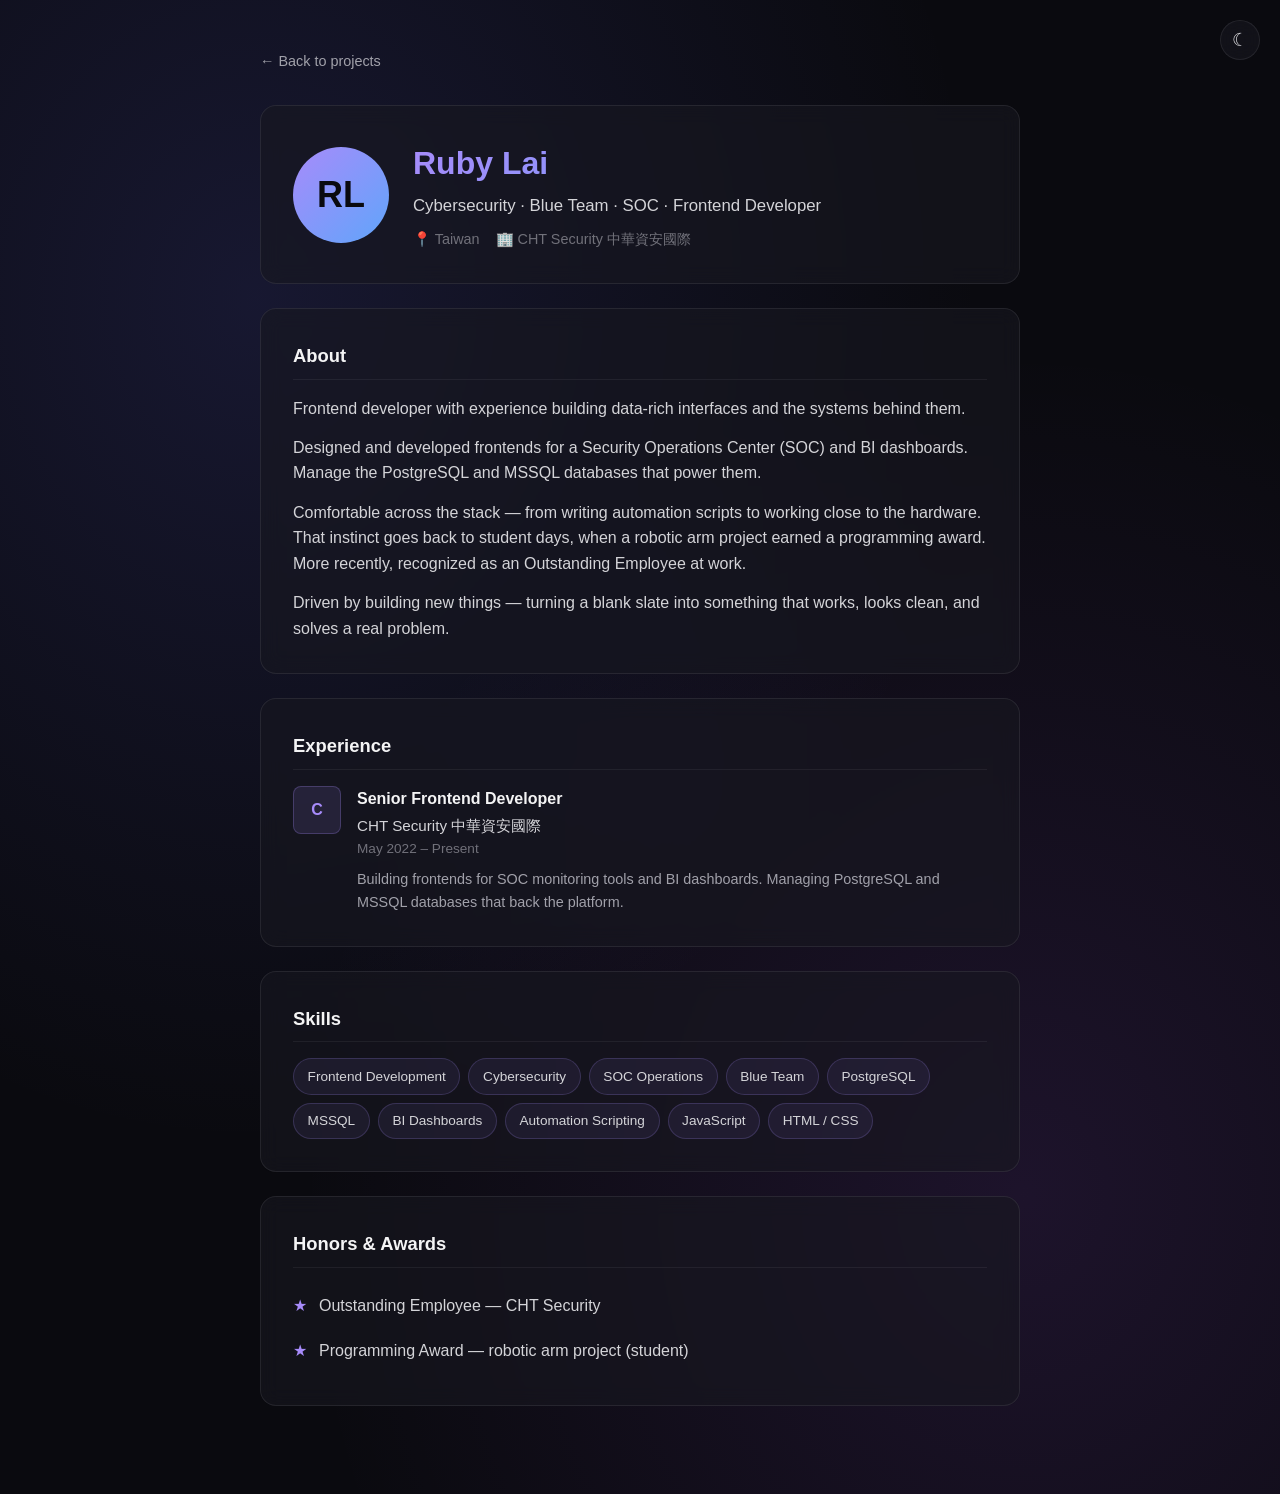
==== about.html @ 42963d86 "feat: add about page, theme toggle, and shared dark styles Adds a LinkedIn-style about page and extr" ====
<!DOCTYPE html>
<html lang="en">
<head>
  <meta charset="UTF-8">
  <meta name="viewport" content="width=device-width, initial-scale=1.0">
  <meta http-equiv="X-UA-Compatible" content="ie=edge">
  <title>whoami</title>
  <link rel="stylesheet" href="/styles.css">
  <script src="/theme.js"></script>
  <style>
    body { padding: 3rem 1.5rem 4rem; }

    .container { max-width: 760px; margin: 0 auto; }

    .back-link { margin-bottom: 2rem; }

    .card { padding: 2rem; margin-bottom: 1.5rem; }

    .profile {
      display: flex;
      gap: 1.5rem;
      align-items: center;
      flex-wrap: wrap;
    }

    .avatar {
      width: 96px;
      height: 96px;
      border-radius: 50%;
      background: linear-gradient(135deg, var(--accent-purple), var(--accent-blue));
      display: flex;
      align-items: center;
      justify-content: center;
      font-size: 2.25rem;
      font-weight: 700;
      color: var(--bg);
      flex-shrink: 0;
    }

    .profile-info { flex: 1; min-width: 240px; }

    h1 {
      font-size: 2rem;
      font-weight: 700;
      margin-bottom: 0.25rem;
    }

    .headline {
      color: var(--text-dim);
      font-size: 1.05rem;
      margin-bottom: 0.5rem;
    }

    .meta {
      color: var(--text-faint);
      font-size: 0.9rem;
      display: flex;
      gap: 1rem;
      flex-wrap: wrap;
    }

    .meta span { display: inline-flex; align-items: center; gap: 0.35rem; }

    h2 {
      font-size: 1.15rem;
      font-weight: 600;
      color: var(--text-strong);
      margin-bottom: 1rem;
      padding-bottom: 0.5rem;
      border-bottom: 1px solid rgba(255, 255, 255, 0.06);
    }

    .about p { color: var(--text-dim); margin-bottom: 0.85rem; }
    .about p:last-child { margin-bottom: 0; }

    .experience-item {
      display: flex;
      gap: 1rem;
      padding: 1rem 0;
      border-bottom: 1px solid rgba(255, 255, 255, 0.05);
    }
    .experience-item:first-of-type { padding-top: 0; }
    .experience-item:last-of-type { border-bottom: none; padding-bottom: 0; }

    .company-logo {
      width: 48px;
      height: 48px;
      border-radius: 8px;
      background: rgba(167, 139, 250, 0.12);
      border: 1px solid rgba(167, 139, 250, 0.25);
      display: flex;
      align-items: center;
      justify-content: center;
      font-weight: 700;
      color: var(--accent-purple);
      flex-shrink: 0;
    }

    .role-title { font-weight: 600; color: var(--text-strong); margin-bottom: 0.15rem; }
    .role-company { color: var(--text-dim); font-size: 0.95rem; }
    .role-dates { color: var(--text-faint); font-size: 0.85rem; margin-bottom: 0.5rem; }
    .role-desc { color: var(--text-muted); font-size: 0.9rem; }

    .skills {
      display: flex;
      flex-wrap: wrap;
      gap: 0.5rem;
    }

    .skill {
      padding: 0.4rem 0.85rem;
      background: var(--accent-tint);
      border: 1px solid var(--accent-tint-border);
      border-radius: 999px;
      font-size: 0.85rem;
      color: var(--text-dim);
    }

    .honors li {
      list-style: none;
      padding: 0.6rem 0;
      color: var(--text-dim);
      display: flex;
      gap: 0.75rem;
      align-items: flex-start;
    }

    .honors li::before {
      content: "★";
      color: var(--accent-purple);
      flex-shrink: 0;
    }

    @media (max-width: 480px) {
      h1 { font-size: 1.6rem; }
      .card { padding: 1.5rem; }
      .avatar { width: 72px; height: 72px; font-size: 1.75rem; }
    }
  </style>
</head>
<body>
  <button id="theme-toggle" class="theme-toggle" aria-label="Toggle theme">☾</button>
  <div class="container">
    <a class="back-link" href="/projects.html">← Back to projects</a>

    <section class="card">
      <div class="profile">
        <div class="avatar">RL</div>
        <div class="profile-info">
          <h1 class="gradient-text">Ruby Lai</h1>
          <p class="headline">Cybersecurity · Blue Team · SOC · Frontend Developer</p>
          <div class="meta">
            <span>📍 Taiwan</span>
            <span>🏢 CHT Security 中華資安國際</span>
          </div>
        </div>
      </div>
    </section>

    <section class="card about">
      <h2>About</h2>
      <p>Frontend developer with experience building data-rich interfaces and the systems behind them.</p>
      <p>Designed and developed frontends for a Security Operations Center (SOC) and BI dashboards. Manage the PostgreSQL and MSSQL databases that power them.</p>
      <p>Comfortable across the stack — from writing automation scripts to working close to the hardware. That instinct goes back to student days, when a robotic arm project earned a programming award. More recently, recognized as an Outstanding Employee at work.</p>
      <p>Driven by building new things — turning a blank slate into something that works, looks clean, and solves a real problem.</p>
    </section>

    <section class="card">
      <h2>Experience</h2>
      <div class="experience-item">
        <div class="company-logo">C</div>
        <div>
          <div class="role-title">Senior Frontend Developer</div>
          <div class="role-company">CHT Security 中華資安國際</div>
          <div class="role-dates">May 2022 – Present</div>
          <div class="role-desc">Building frontends for SOC monitoring tools and BI dashboards. Managing PostgreSQL and MSSQL databases that back the platform.</div>
        </div>
      </div>
    </section>

    <section class="card">
      <h2>Skills</h2>
      <div class="skills">
        <span class="skill">Frontend Development</span>
        <span class="skill">Cybersecurity</span>
        <span class="skill">SOC Operations</span>
        <span class="skill">Blue Team</span>
        <span class="skill">PostgreSQL</span>
        <span class="skill">MSSQL</span>
        <span class="skill">BI Dashboards</span>
        <span class="skill">Automation Scripting</span>
        <span class="skill">JavaScript</span>
        <span class="skill">HTML / CSS</span>
      </div>
    </section>

    <section class="card">
      <h2>Honors & Awards</h2>
      <ul class="honors">
        <li>Outstanding Employee — CHT Security</li>
        <li>Programming Award — robotic arm project (student)</li>
      </ul>
    </section>
  </div>
</body>
</html>
---- styles.css ----
:root,
[data-theme="cosmic"] {
  --bg: #0a0a0f;
  --text: #e4e4e7;
  --text-strong: #f4f4f5;
  --text-dim: #d4d4d8;
  --text-muted: #a1a1aa;
  --text-faint: #71717a;
  --accent-purple: #a78bfa;
  --accent-blue: #60a5fa;
  --card-bg: rgba(24, 24, 32, 0.6);
  --card-bg-hover: rgba(30, 30, 40, 0.8);
  --card-border: rgba(255, 255, 255, 0.08);
  --card-border-hover: rgba(167, 139, 250, 0.4);
  --accent-tint: rgba(167, 139, 250, 0.08);
  --accent-tint-border: rgba(167, 139, 250, 0.2);
  --bg-image:
    radial-gradient(at 20% 20%, rgba(99, 102, 241, 0.15) 0px, transparent 50%),
    radial-gradient(at 80% 80%, rgba(168, 85, 247, 0.12) 0px, transparent 50%);
  --bg-size: auto;
}

[data-theme="mono"] {
  --bg: #08090c;
  --text: #e5e5e5;
  --text-strong: #fafafa;
  --text-dim: #d4d4d4;
  --text-muted: #a3a3a3;
  --text-faint: #737373;
  --accent-purple: #fafafa;
  --accent-blue: #737373;
  --card-bg: rgba(20, 20, 24, 0.7);
  --card-bg-hover: rgba(32, 32, 38, 0.9);
  --card-border: rgba(255, 255, 255, 0.12);
  --card-border-hover: rgba(250, 250, 250, 0.4);
  --accent-tint: rgba(250, 250, 250, 0.08);
  --accent-tint-border: rgba(250, 250, 250, 0.22);
  --bg-image:
    linear-gradient(rgba(255, 255, 255, 0.03) 1px, transparent 1px),
    linear-gradient(90deg, rgba(255, 255, 255, 0.03) 1px, transparent 1px),
    radial-gradient(at 50% 0%, rgba(255, 255, 255, 0.06) 0px, transparent 60%);
  --bg-size: 32px 32px, 32px 32px, auto;
}

* { box-sizing: border-box; margin: 0; padding: 0; }

body {
  min-height: 100vh;
  background-color: var(--bg);
  background-image: var(--bg-image);
  background-size: var(--bg-size);
  color: var(--text);
  font-family: -apple-system, BlinkMacSystemFont, "Segoe UI", Roboto, sans-serif;
  line-height: 1.6;
  transition: background-color 0.3s ease, color 0.3s ease;
}

[data-theme="mono"] .card { border-radius: 8px; }

[data-theme="mono"] h2,
[data-theme="mono"] .meta,
[data-theme="mono"] .role-dates,
[data-theme="mono"] .skill,
[data-theme="mono"] .back-link,
[data-theme="mono"] .subtitle {
  font-family: ui-monospace, "SF Mono", SFMono-Regular, Menlo, Consolas, monospace;
}

[data-theme="mono"] h2 {
  text-transform: uppercase;
  letter-spacing: 0.15em;
  font-size: 0.8rem;
  color: var(--text-muted);
}

[data-theme="mono"] .skill {
  border-radius: 4px;
  font-size: 0.8rem;
  letter-spacing: 0.02em;
}

[data-theme="mono"] .company-logo { border-radius: 4px; }

.gradient-text {
  background: linear-gradient(135deg, var(--accent-purple), var(--accent-blue));
  -webkit-background-clip: text;
  -webkit-text-fill-color: transparent;
  background-clip: text;
}

.card {
  background: var(--card-bg);
  border: 1px solid var(--card-border);
  border-radius: 16px;
  backdrop-filter: blur(10px);
}

.back-link {
  display: inline-flex;
  align-items: center;
  gap: 0.4rem;
  color: var(--text-muted);
  text-decoration: none;
  font-size: 0.9rem;
  transition: color 0.2s ease;
}
.back-link:hover { color: var(--accent-purple); }

.theme-toggle {
  position: fixed;
  top: 1.25rem;
  right: 1.25rem;
  width: 40px;
  height: 40px;
  border-radius: 50%;
  background: var(--card-bg);
  border: 1px solid var(--card-border);
  color: var(--text);
  font-size: 1.1rem;
  cursor: pointer;
  backdrop-filter: blur(10px);
  display: flex;
  align-items: center;
  justify-content: center;
  transition: border-color 0.2s ease, background 0.2s ease, transform 0.2s ease, color 0.2s ease;
  z-index: 100;
}
.theme-toggle:hover {
  border-color: var(--card-border-hover);
  background: var(--card-bg-hover);
  transform: scale(1.05);
}
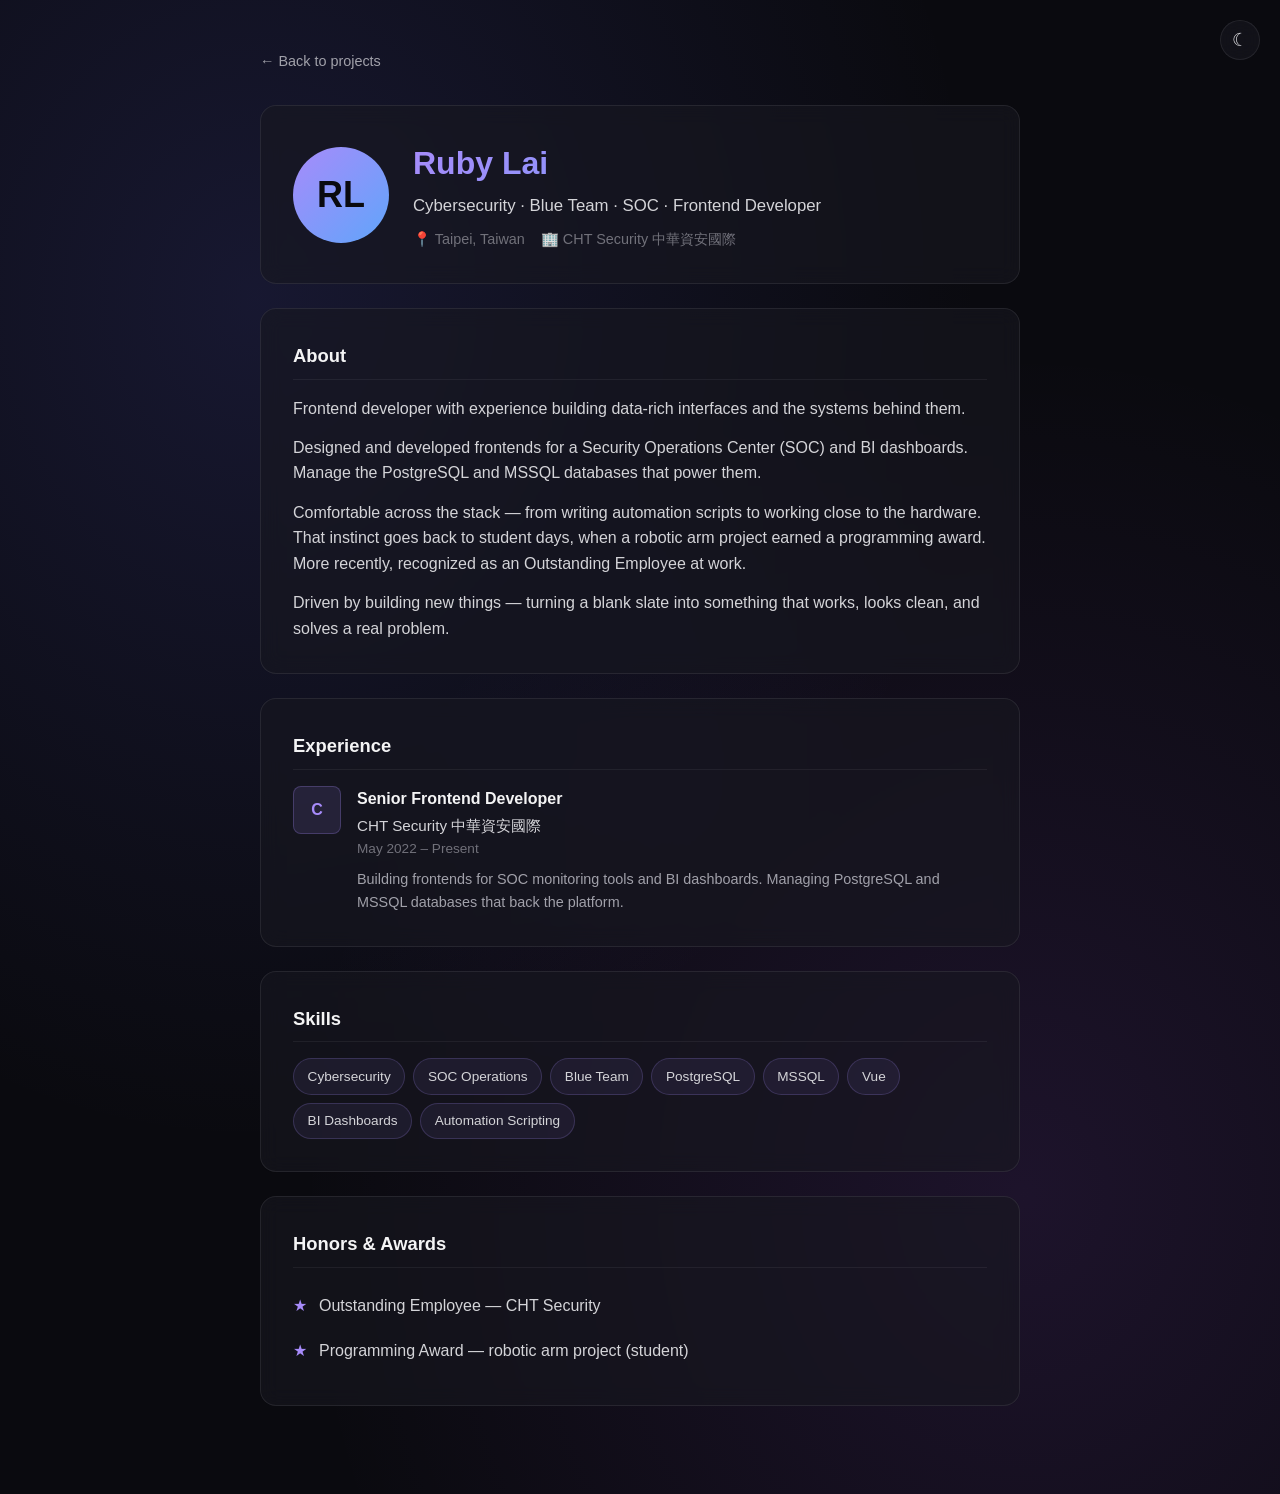
==== commit 667fd54c: "chore: update skills on about page Drop generic frontend tags (Frontend Development, JavaScript, HTM" ====
--- a/about.html
+++ b/about.html
@@ -150,7 +150,7 @@
           <h1 class="gradient-text">Ruby Lai</h1>
           <p class="headline">Cybersecurity · Blue Team · SOC · Frontend Developer</p>
           <div class="meta">
-            <span>📍 Taiwan</span>
+            <span>📍 Taipei, Taiwan</span>
             <span>🏢 CHT Security 中華資安國際</span>
           </div>
         </div>
@@ -181,16 +181,14 @@
     <section class="card">
       <h2>Skills</h2>
       <div class="skills">
-        <span class="skill">Frontend Development</span>
         <span class="skill">Cybersecurity</span>
         <span class="skill">SOC Operations</span>
         <span class="skill">Blue Team</span>
         <span class="skill">PostgreSQL</span>
         <span class="skill">MSSQL</span>
+        <span class="skill">Vue</span>
         <span class="skill">BI Dashboards</span>
         <span class="skill">Automation Scripting</span>
-        <span class="skill">JavaScript</span>
-        <span class="skill">HTML / CSS</span>
       </div>
     </section>
 
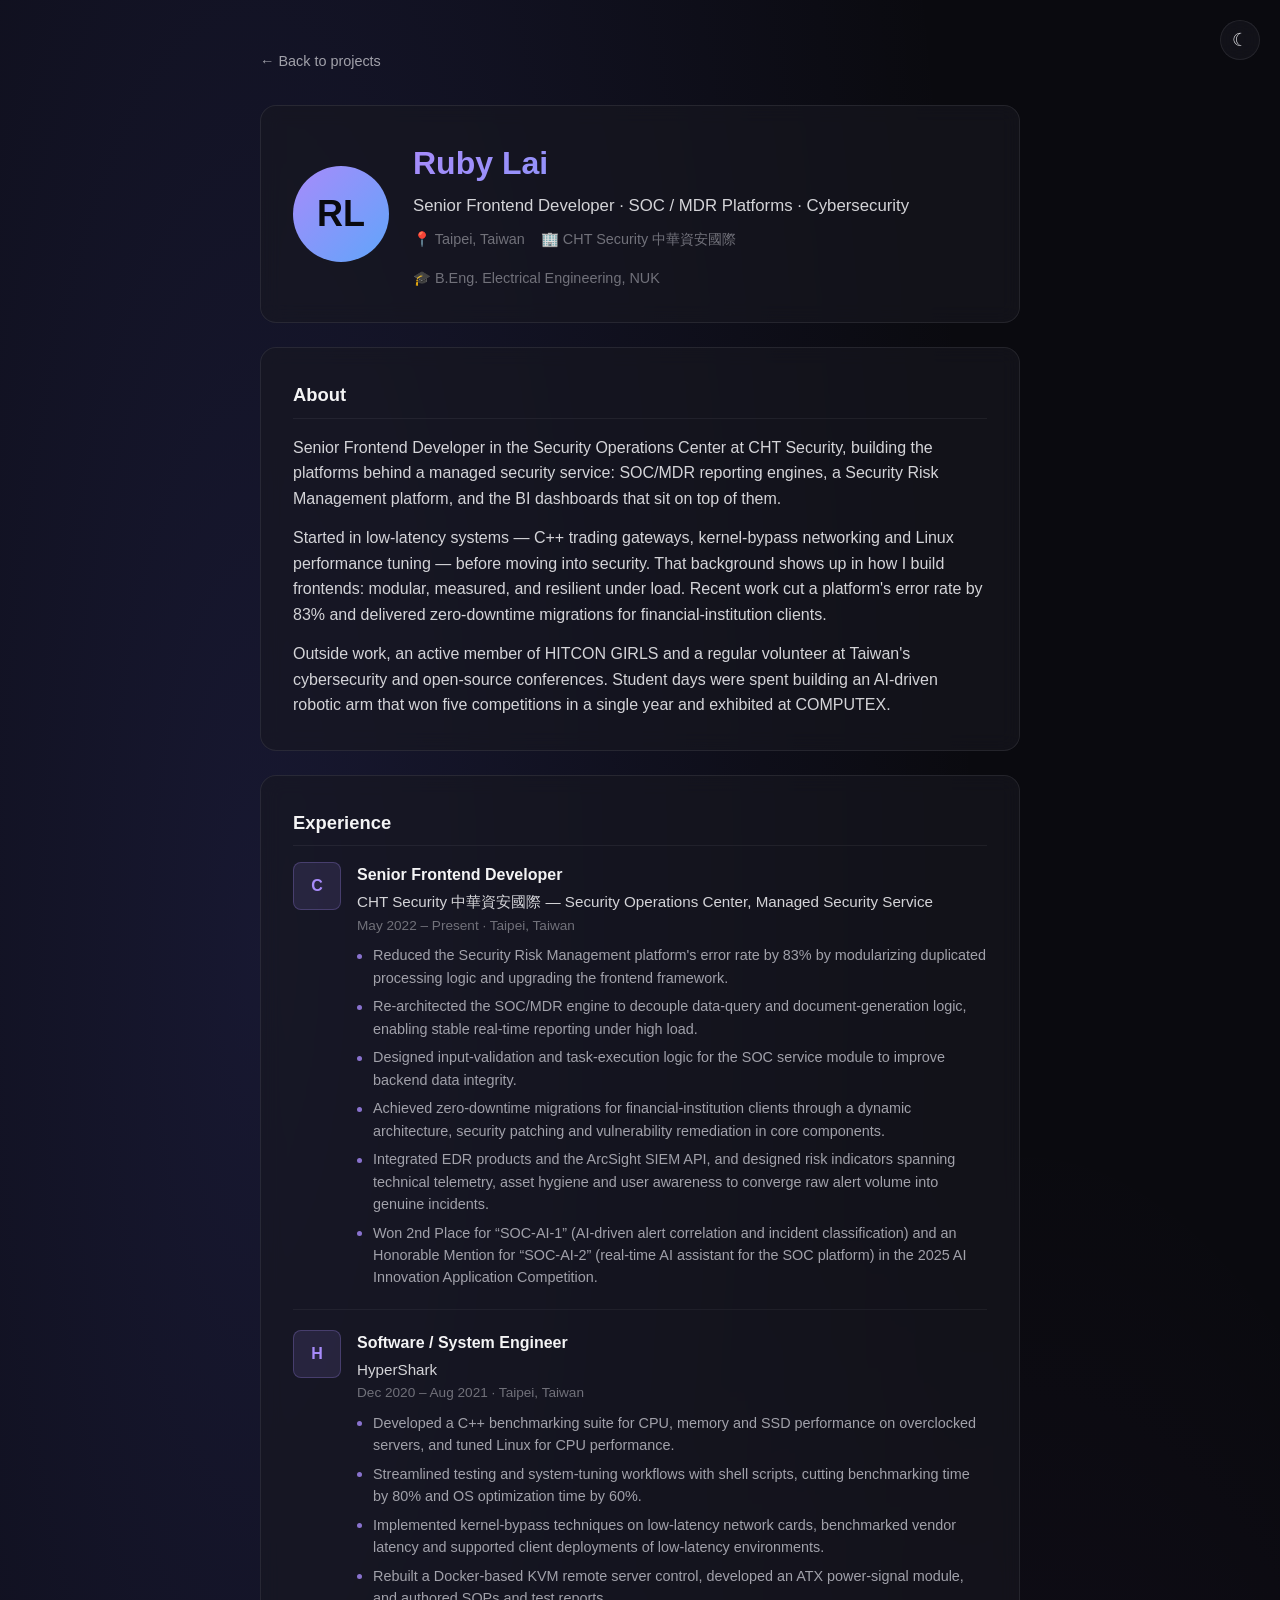
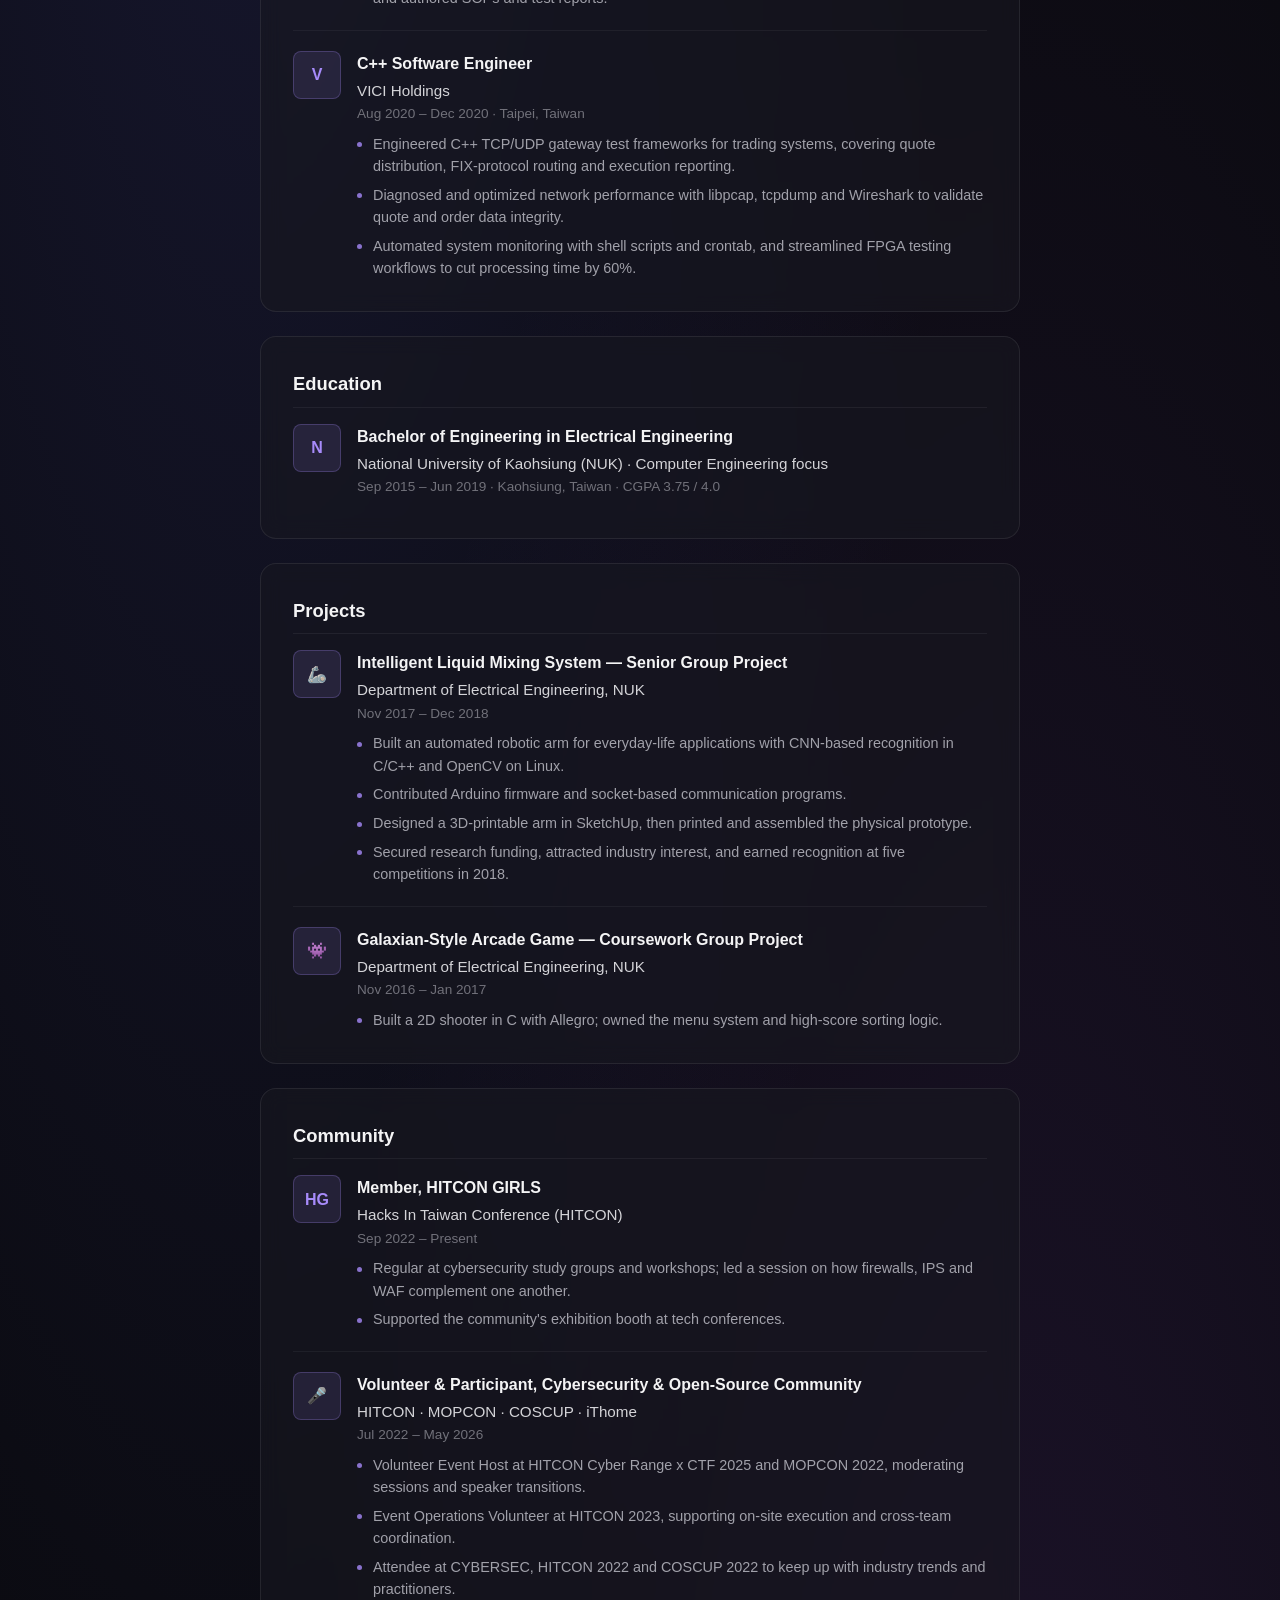
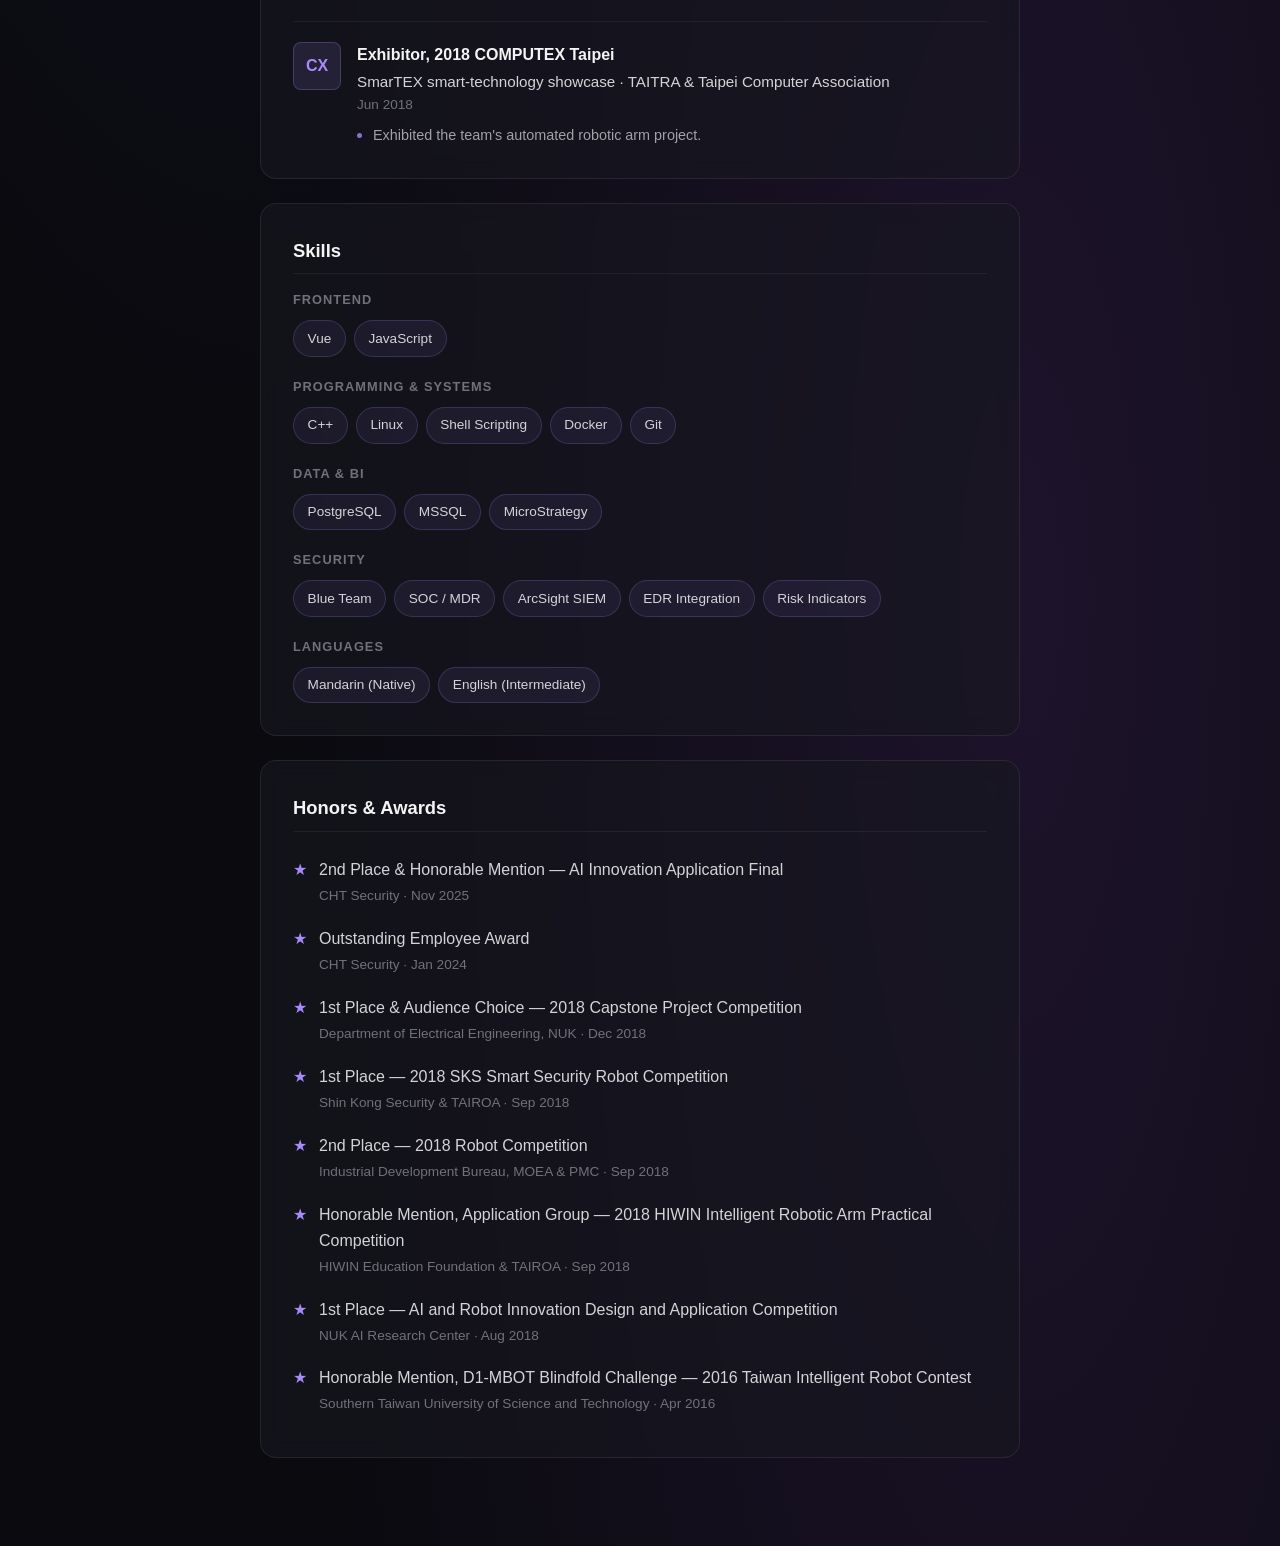
==== commit 3530f682: "feat: expand about page with CV content Add full experience history, education, projects, community " ====
--- a/about.html
+++ b/about.html
@@ -70,17 +70,28 @@
       border-bottom: 1px solid rgba(255, 255, 255, 0.06);
     }
 
+    h3 {
+      font-size: 0.8rem;
+      font-weight: 600;
+      letter-spacing: 0.08em;
+      text-transform: uppercase;
+      color: var(--text-faint);
+      margin: 1.25rem 0 0.6rem;
+    }
+    h3:first-of-type { margin-top: 0; }
+
     .about p { color: var(--text-dim); margin-bottom: 0.85rem; }
     .about p:last-child { margin-bottom: 0; }
 
     .experience-item {
       display: flex;
       gap: 1rem;
-      padding: 1rem 0;
+      padding: 1.25rem 0;
       border-bottom: 1px solid rgba(255, 255, 255, 0.05);
     }
     .experience-item:first-of-type { padding-top: 0; }
     .experience-item:last-of-type { border-bottom: none; padding-bottom: 0; }
+    .experience-item > div:last-child { flex: 1; min-width: 0; }
 
     .company-logo {
       width: 48px;
@@ -100,6 +111,30 @@
     .role-company { color: var(--text-dim); font-size: 0.95rem; }
     .role-dates { color: var(--text-faint); font-size: 0.85rem; margin-bottom: 0.5rem; }
     .role-desc { color: var(--text-muted); font-size: 0.9rem; }
+
+    .bullets {
+      list-style: none;
+      color: var(--text-muted);
+      font-size: 0.9rem;
+    }
+    .bullets li {
+      position: relative;
+      padding-left: 1rem;
+      margin-bottom: 0.4rem;
+      line-height: 1.55;
+    }
+    .bullets li:last-child { margin-bottom: 0; }
+    .bullets li::before {
+      content: "";
+      position: absolute;
+      left: 0;
+      top: 0.65em;
+      width: 5px;
+      height: 5px;
+      border-radius: 50%;
+      background: var(--accent-purple);
+      opacity: 0.8;
+    }
 
     .skills {
       display: flex;
@@ -131,6 +166,13 @@
       flex-shrink: 0;
     }
 
+    .honors .award-meta {
+      display: block;
+      color: var(--text-faint);
+      font-size: 0.85rem;
+      margin-top: 0.15rem;
+    }
+
     @media (max-width: 480px) {
       h1 { font-size: 1.6rem; }
       .card { padding: 1.5rem; }
@@ -148,10 +190,11 @@
         <div class="avatar">RL</div>
         <div class="profile-info">
           <h1 class="gradient-text">Ruby Lai</h1>
-          <p class="headline">Cybersecurity · Blue Team · SOC · Frontend Developer</p>
+          <p class="headline">Senior Frontend Developer · SOC / MDR Platforms · Cybersecurity</p>
           <div class="meta">
             <span>📍 Taipei, Taiwan</span>
             <span>🏢 CHT Security 中華資安國際</span>
+            <span>🎓 B.Eng. Electrical Engineering, NUK</span>
           </div>
         </div>
       </div>
@@ -159,46 +202,191 @@
 
     <section class="card about">
       <h2>About</h2>
-      <p>Frontend developer with experience building data-rich interfaces and the systems behind them.</p>
-      <p>Designed and developed frontends for a Security Operations Center (SOC) and BI dashboards. Manage the PostgreSQL and MSSQL databases that power them.</p>
-      <p>Comfortable across the stack — from writing automation scripts to working close to the hardware. That instinct goes back to student days, when a robotic arm project earned a programming award. More recently, recognized as an Outstanding Employee at work.</p>
-      <p>Driven by building new things — turning a blank slate into something that works, looks clean, and solves a real problem.</p>
+      <p>Senior Frontend Developer in the Security Operations Center at CHT Security, building the platforms behind a managed security service: SOC/MDR reporting engines, a Security Risk Management platform, and the BI dashboards that sit on top of them.</p>
+      <p>Started in low-latency systems — C++ trading gateways, kernel-bypass networking and Linux performance tuning — before moving into security. That background shows up in how I build frontends: modular, measured, and resilient under load. Recent work cut a platform's error rate by 83% and delivered zero-downtime migrations for financial-institution clients.</p>
+      <p>Outside work, an active member of HITCON GIRLS and a regular volunteer at Taiwan's cybersecurity and open-source conferences. Student days were spent building an AI-driven robotic arm that won five competitions in a single year and exhibited at COMPUTEX.</p>
     </section>
 
     <section class="card">
       <h2>Experience</h2>
+
       <div class="experience-item">
         <div class="company-logo">C</div>
         <div>
           <div class="role-title">Senior Frontend Developer</div>
-          <div class="role-company">CHT Security 中華資安國際</div>
-          <div class="role-dates">May 2022 – Present</div>
-          <div class="role-desc">Building frontends for SOC monitoring tools and BI dashboards. Managing PostgreSQL and MSSQL databases that back the platform.</div>
+          <div class="role-company">CHT Security 中華資安國際 — Security Operations Center, Managed Security Service</div>
+          <div class="role-dates">May 2022 – Present · Taipei, Taiwan</div>
+          <ul class="bullets">
+            <li>Reduced the Security Risk Management platform's error rate by 83% by modularizing duplicated processing logic and upgrading the frontend framework.</li>
+            <li>Re-architected the SOC/MDR engine to decouple data-query and document-generation logic, enabling stable real-time reporting under high load.</li>
+            <li>Designed input-validation and task-execution logic for the SOC service module to improve backend data integrity.</li>
+            <li>Achieved zero-downtime migrations for financial-institution clients through a dynamic architecture, security patching and vulnerability remediation in core components.</li>
+            <li>Integrated EDR products and the ArcSight SIEM API, and designed risk indicators spanning technical telemetry, asset hygiene and user awareness to converge raw alert volume into genuine incidents.</li>
+            <li>Won 2nd Place for &ldquo;SOC-AI-1&rdquo; (AI-driven alert correlation and incident classification) and an Honorable Mention for &ldquo;SOC-AI-2&rdquo; (real-time AI assistant for the SOC platform) in the 2025 AI Innovation Application Competition.</li>
+          </ul>
+        </div>
+      </div>
+
+      <div class="experience-item">
+        <div class="company-logo">H</div>
+        <div>
+          <div class="role-title">Software / System Engineer</div>
+          <div class="role-company">HyperShark</div>
+          <div class="role-dates">Dec 2020 – Aug 2021 · Taipei, Taiwan</div>
+          <ul class="bullets">
+            <li>Developed a C++ benchmarking suite for CPU, memory and SSD performance on overclocked servers, and tuned Linux for CPU performance.</li>
+            <li>Streamlined testing and system-tuning workflows with shell scripts, cutting benchmarking time by 80% and OS optimization time by 60%.</li>
+            <li>Implemented kernel-bypass techniques on low-latency network cards, benchmarked vendor latency and supported client deployments of low-latency environments.</li>
+            <li>Rebuilt a Docker-based KVM remote server control, developed an ATX power-signal module, and authored SOPs and test reports.</li>
+          </ul>
+        </div>
+      </div>
+
+      <div class="experience-item">
+        <div class="company-logo">V</div>
+        <div>
+          <div class="role-title">C++ Software Engineer</div>
+          <div class="role-company">VICI Holdings</div>
+          <div class="role-dates">Aug 2020 – Dec 2020 · Taipei, Taiwan</div>
+          <ul class="bullets">
+            <li>Engineered C++ TCP/UDP gateway test frameworks for trading systems, covering quote distribution, FIX-protocol routing and execution reporting.</li>
+            <li>Diagnosed and optimized network performance with libpcap, tcpdump and Wireshark to validate quote and order data integrity.</li>
+            <li>Automated system monitoring with shell scripts and crontab, and streamlined FPGA testing workflows to cut processing time by 60%.</li>
+          </ul>
+        </div>
+      </div>
+    </section>
+
+    <section class="card">
+      <h2>Education</h2>
+      <div class="experience-item">
+        <div class="company-logo">N</div>
+        <div>
+          <div class="role-title">Bachelor of Engineering in Electrical Engineering</div>
+          <div class="role-company">National University of Kaohsiung (NUK) · Computer Engineering focus</div>
+          <div class="role-dates">Sep 2015 – Jun 2019 · Kaohsiung, Taiwan · CGPA 3.75 / 4.0</div>
+        </div>
+      </div>
+    </section>
+
+    <section class="card">
+      <h2>Projects</h2>
+      <div class="experience-item">
+        <div class="company-logo">🦾</div>
+        <div>
+          <div class="role-title">Intelligent Liquid Mixing System — Senior Group Project</div>
+          <div class="role-company">Department of Electrical Engineering, NUK</div>
+          <div class="role-dates">Nov 2017 – Dec 2018</div>
+          <ul class="bullets">
+            <li>Built an automated robotic arm for everyday-life applications with CNN-based recognition in C/C++ and OpenCV on Linux.</li>
+            <li>Contributed Arduino firmware and socket-based communication programs.</li>
+            <li>Designed a 3D-printable arm in SketchUp, then printed and assembled the physical prototype.</li>
+            <li>Secured research funding, attracted industry interest, and earned recognition at five competitions in 2018.</li>
+          </ul>
+        </div>
+      </div>
+      <div class="experience-item">
+        <div class="company-logo">👾</div>
+        <div>
+          <div class="role-title">Galaxian-Style Arcade Game — Coursework Group Project</div>
+          <div class="role-company">Department of Electrical Engineering, NUK</div>
+          <div class="role-dates">Nov 2016 – Jan 2017</div>
+          <ul class="bullets">
+            <li>Built a 2D shooter in C with Allegro; owned the menu system and high-score sorting logic.</li>
+          </ul>
+        </div>
+      </div>
+    </section>
+
+    <section class="card">
+      <h2>Community</h2>
+      <div class="experience-item">
+        <div class="company-logo">HG</div>
+        <div>
+          <div class="role-title">Member, HITCON GIRLS</div>
+          <div class="role-company">Hacks In Taiwan Conference (HITCON)</div>
+          <div class="role-dates">Sep 2022 – Present</div>
+          <ul class="bullets">
+            <li>Regular at cybersecurity study groups and workshops; led a session on how firewalls, IPS and WAF complement one another.</li>
+            <li>Supported the community's exhibition booth at tech conferences.</li>
+          </ul>
+        </div>
+      </div>
+      <div class="experience-item">
+        <div class="company-logo">🎤</div>
+        <div>
+          <div class="role-title">Volunteer &amp; Participant, Cybersecurity &amp; Open-Source Community</div>
+          <div class="role-company">HITCON · MOPCON · COSCUP · iThome</div>
+          <div class="role-dates">Jul 2022 – May 2026</div>
+          <ul class="bullets">
+            <li>Volunteer Event Host at HITCON Cyber Range x CTF 2025 and MOPCON 2022, moderating sessions and speaker transitions.</li>
+            <li>Event Operations Volunteer at HITCON 2023, supporting on-site execution and cross-team coordination.</li>
+            <li>Attendee at CYBERSEC, HITCON 2022 and COSCUP 2022 to keep up with industry trends and practitioners.</li>
+          </ul>
+        </div>
+      </div>
+      <div class="experience-item">
+        <div class="company-logo">CX</div>
+        <div>
+          <div class="role-title">Exhibitor, 2018 COMPUTEX Taipei</div>
+          <div class="role-company">SmarTEX smart-technology showcase · TAITRA &amp; Taipei Computer Association</div>
+          <div class="role-dates">Jun 2018</div>
+          <ul class="bullets">
+            <li>Exhibited the team's automated robotic arm project.</li>
+          </ul>
         </div>
       </div>
     </section>
 
     <section class="card">
       <h2>Skills</h2>
-      <div class="skills">
-        <span class="skill">Cybersecurity</span>
-        <span class="skill">SOC Operations</span>
-        <span class="skill">Blue Team</span>
+      <h3>Frontend</h3>
+      <div class="skills">
+        <span class="skill">Vue</span>
+        <span class="skill">JavaScript</span>
+      </div>
+      <h3>Programming &amp; Systems</h3>
+      <div class="skills">
+        <span class="skill">C++</span>
+        <span class="skill">Linux</span>
+        <span class="skill">Shell Scripting</span>
+        <span class="skill">Docker</span>
+        <span class="skill">Git</span>
+      </div>
+      <h3>Data &amp; BI</h3>
+      <div class="skills">
         <span class="skill">PostgreSQL</span>
         <span class="skill">MSSQL</span>
-        <span class="skill">Vue</span>
-        <span class="skill">BI Dashboards</span>
-        <span class="skill">Automation Scripting</span>
-      </div>
-    </section>
-
-    <section class="card">
-      <h2>Honors & Awards</h2>
+        <span class="skill">MicroStrategy</span>
+      </div>
+      <h3>Security</h3>
+      <div class="skills">
+        <span class="skill">Blue Team</span>
+        <span class="skill">SOC / MDR</span>
+        <span class="skill">ArcSight SIEM</span>
+        <span class="skill">EDR Integration</span>
+        <span class="skill">Risk Indicators</span>
+      </div>
+      <h3>Languages</h3>
+      <div class="skills">
+        <span class="skill">Mandarin (Native)</span>
+        <span class="skill">English (Intermediate)</span>
+      </div>
+    </section>
+
+    <section class="card">
+      <h2>Honors &amp; Awards</h2>
       <ul class="honors">
-        <li>Outstanding Employee — CHT Security</li>
-        <li>Programming Award — robotic arm project (student)</li>
+        <li><div>2nd Place &amp; Honorable Mention — AI Innovation Application Final<span class="award-meta">CHT Security · Nov 2025</span></div></li>
+        <li><div>Outstanding Employee Award<span class="award-meta">CHT Security · Jan 2024</span></div></li>
+        <li><div>1st Place &amp; Audience Choice — 2018 Capstone Project Competition<span class="award-meta">Department of Electrical Engineering, NUK · Dec 2018</span></div></li>
+        <li><div>1st Place — 2018 SKS Smart Security Robot Competition<span class="award-meta">Shin Kong Security &amp; TAIROA · Sep 2018</span></div></li>
+        <li><div>2nd Place — 2018 Robot Competition<span class="award-meta">Industrial Development Bureau, MOEA &amp; PMC · Sep 2018</span></div></li>
+        <li><div>Honorable Mention, Application Group — 2018 HIWIN Intelligent Robotic Arm Practical Competition<span class="award-meta">HIWIN Education Foundation &amp; TAIROA · Sep 2018</span></div></li>
+        <li><div>1st Place — AI and Robot Innovation Design and Application Competition<span class="award-meta">NUK AI Research Center · Aug 2018</span></div></li>
+        <li><div>Honorable Mention, D1-MBOT Blindfold Challenge — 2016 Taiwan Intelligent Robot Contest<span class="award-meta">Southern Taiwan University of Science and Technology · Apr 2016</span></div></li>
       </ul>
     </section>
   </div>
 </body>
-</html>+</html>
